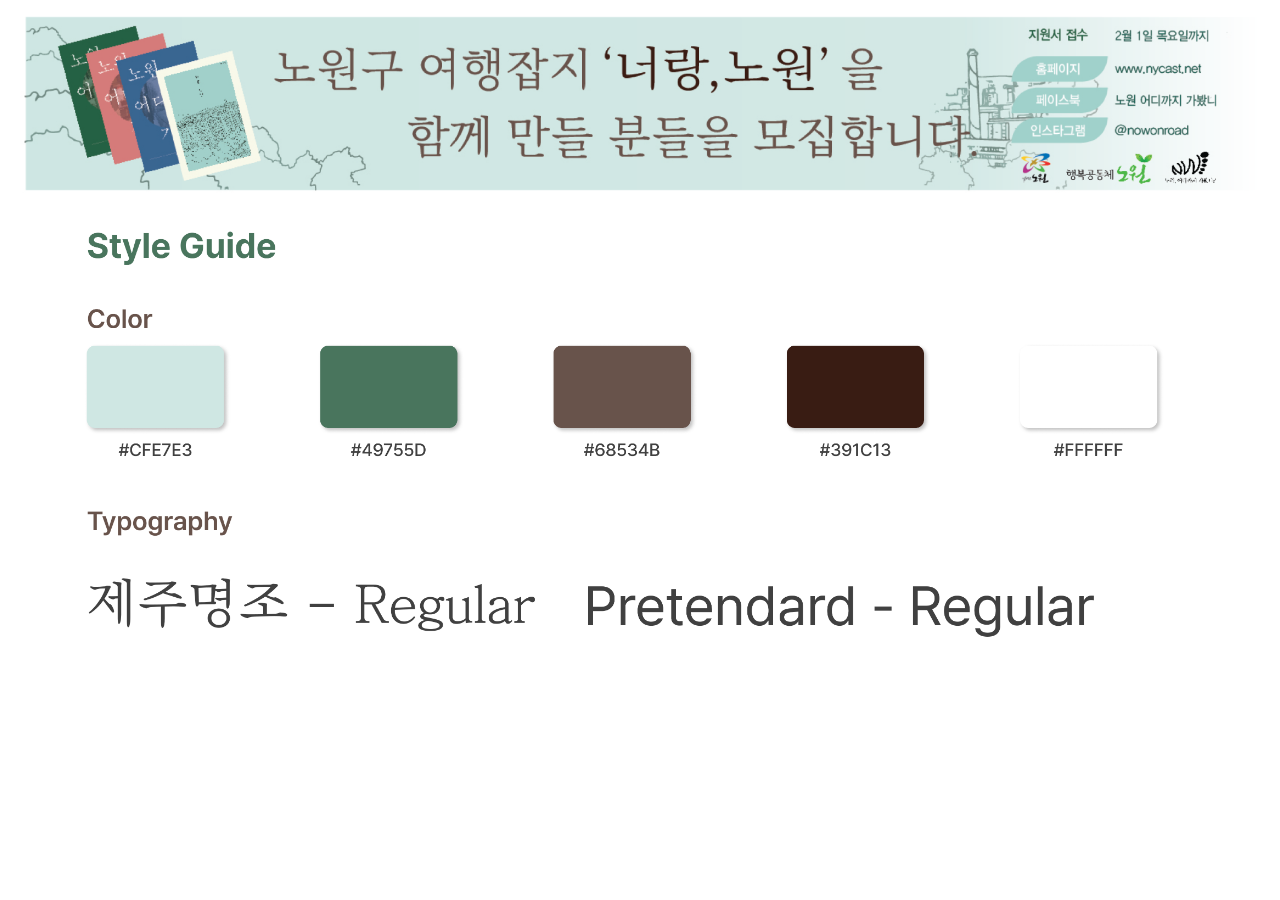
==== gallery/editorial-banner.html @ 6841675f "ft" ====
<!DOCTYPE html>
<html lang="ko">
<head>
    <meta charset="UTF-8">
    <meta name="viewport" content="width=device-width, initial-scale=1.0">
    <title>Document</title>
    <style>
       .poster img{
        width:100%;
    }
    </style>
</head>
<body>
    <div class="poster">
        <img src="../img/editorial-banner.png" alt="poster">
    </div>
</body>
</html>
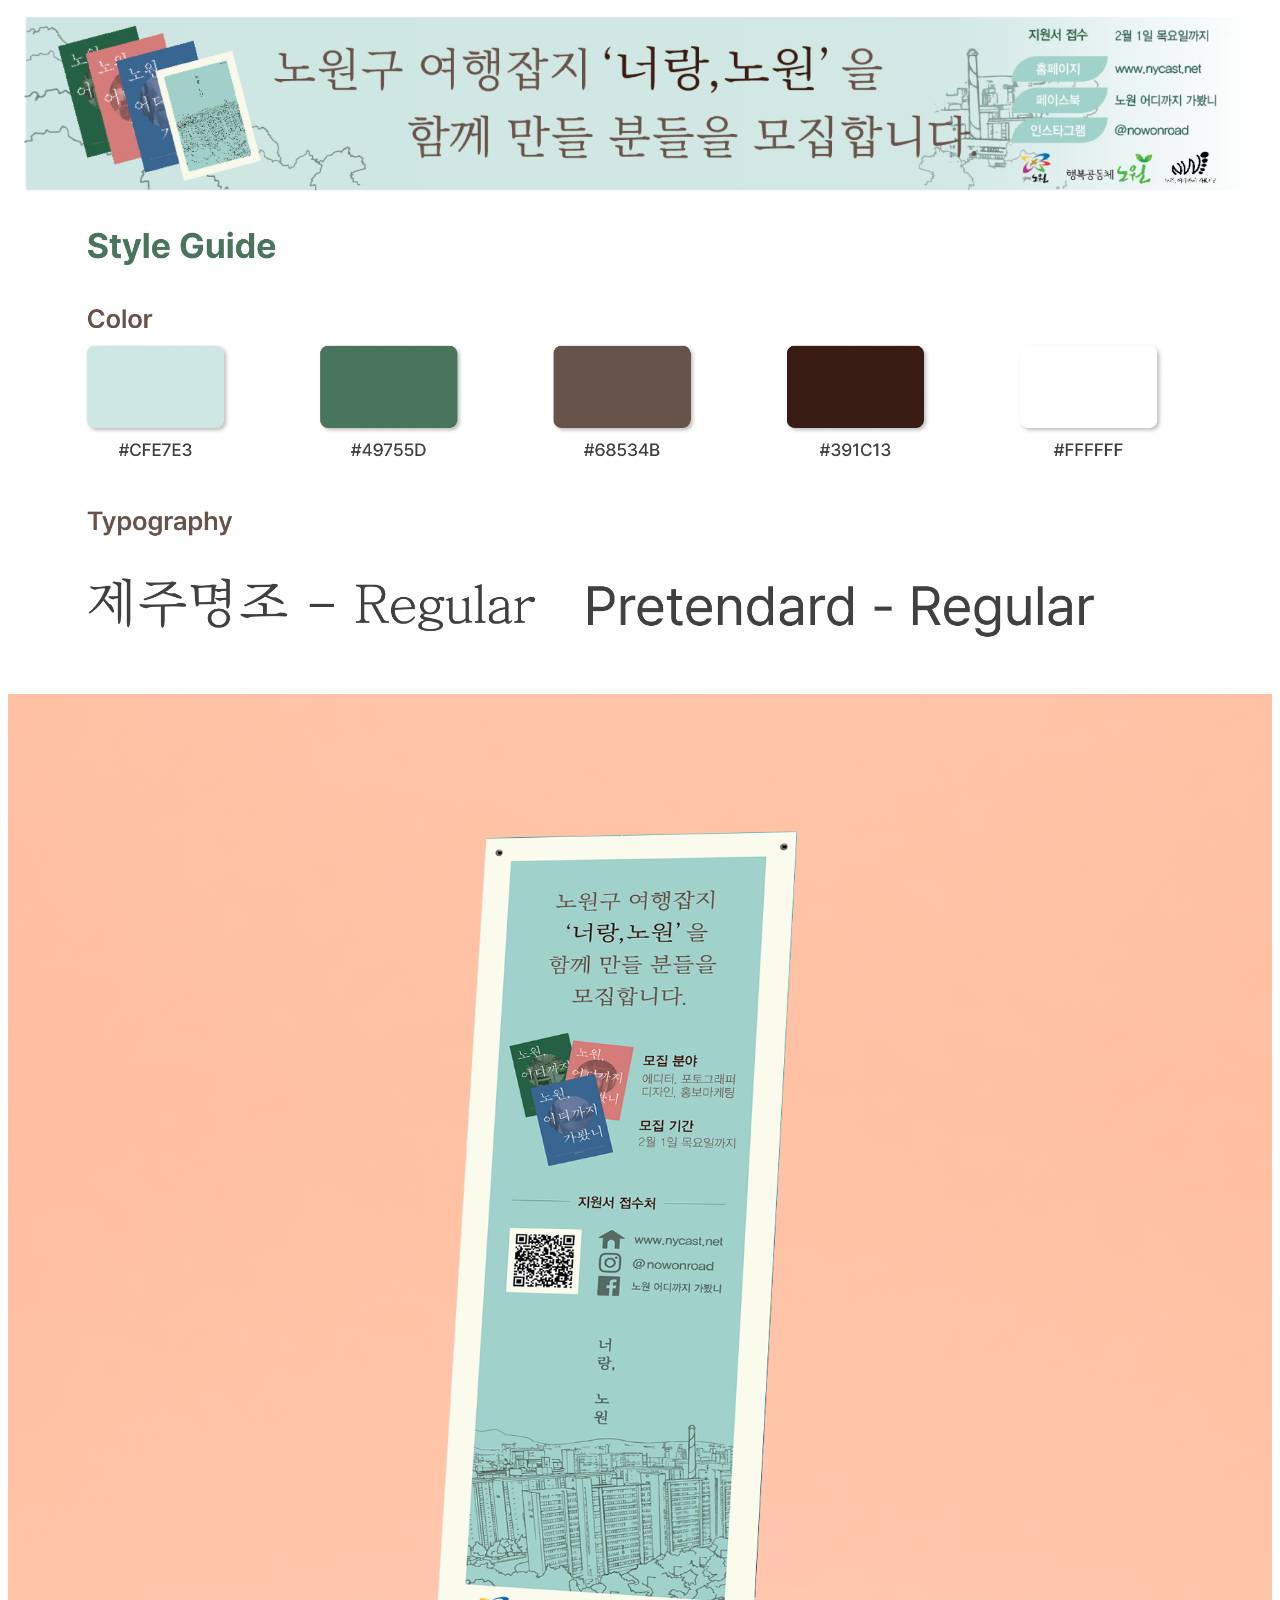
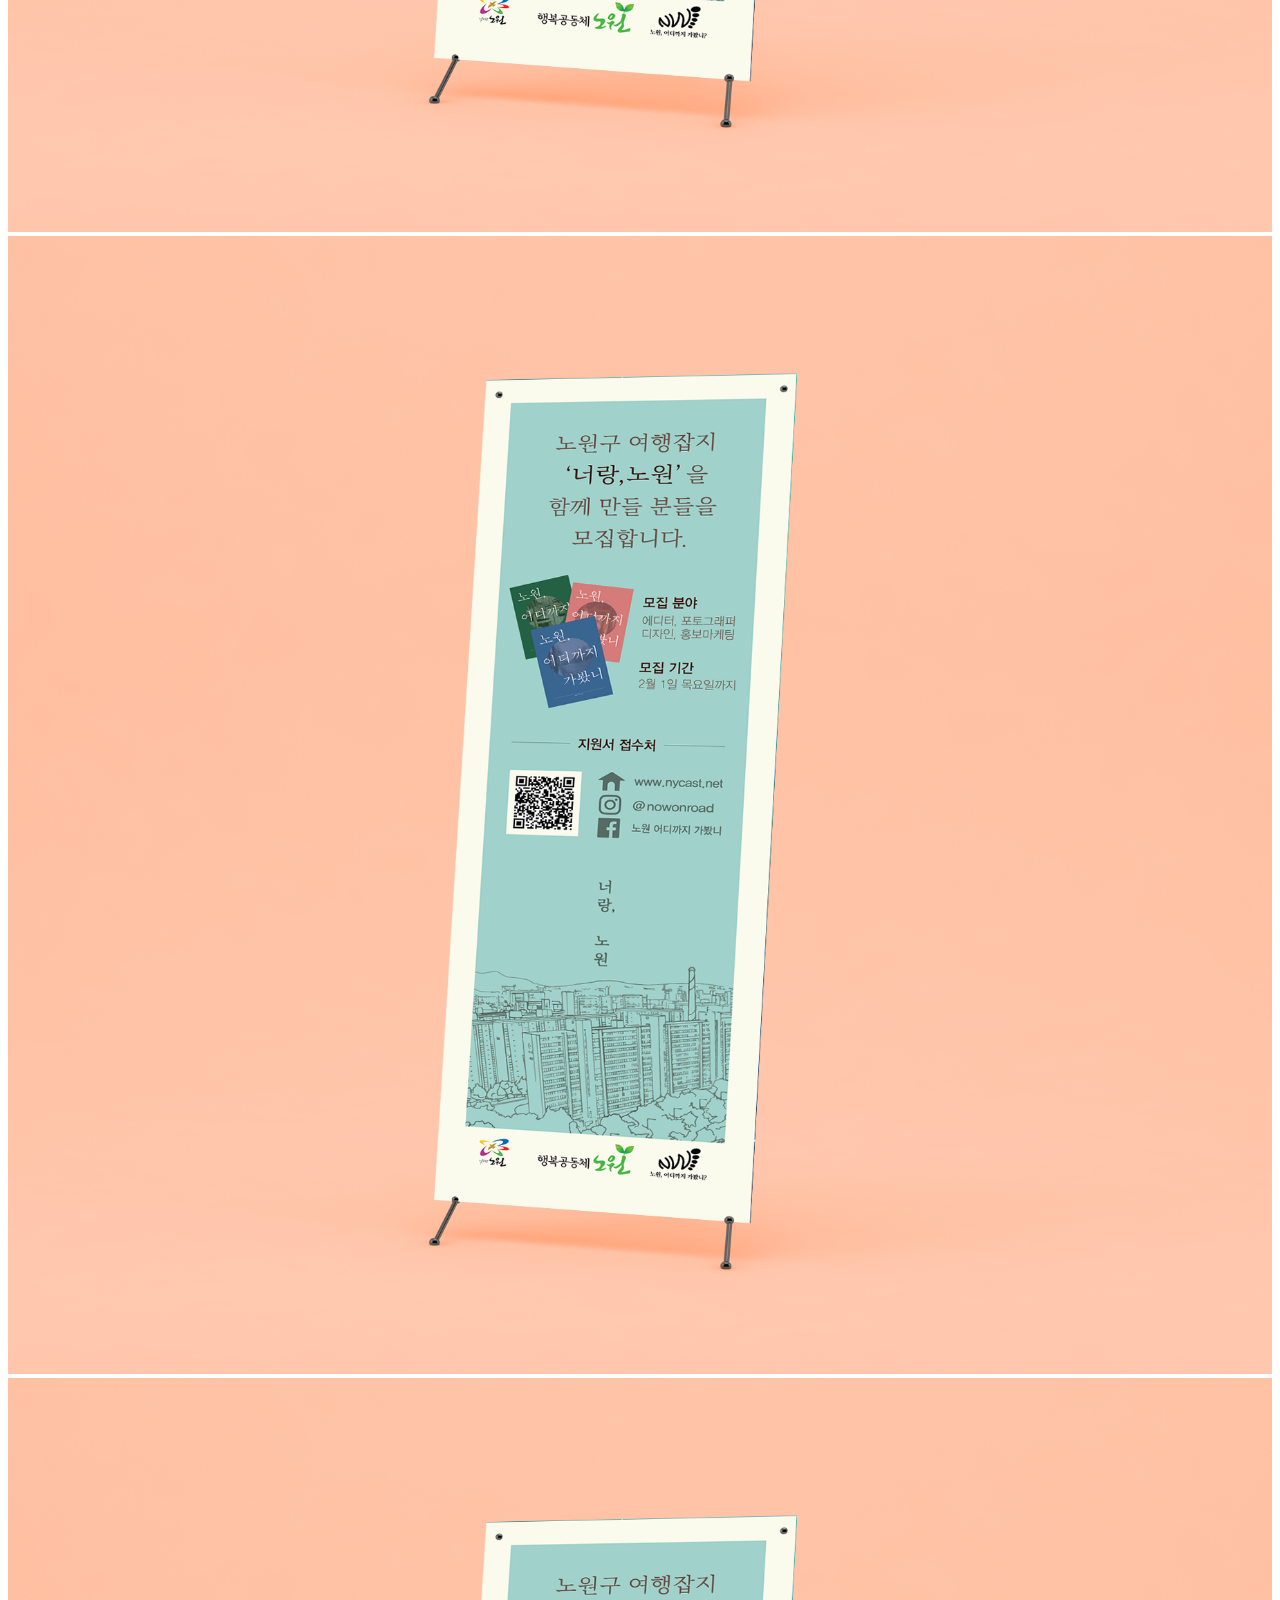
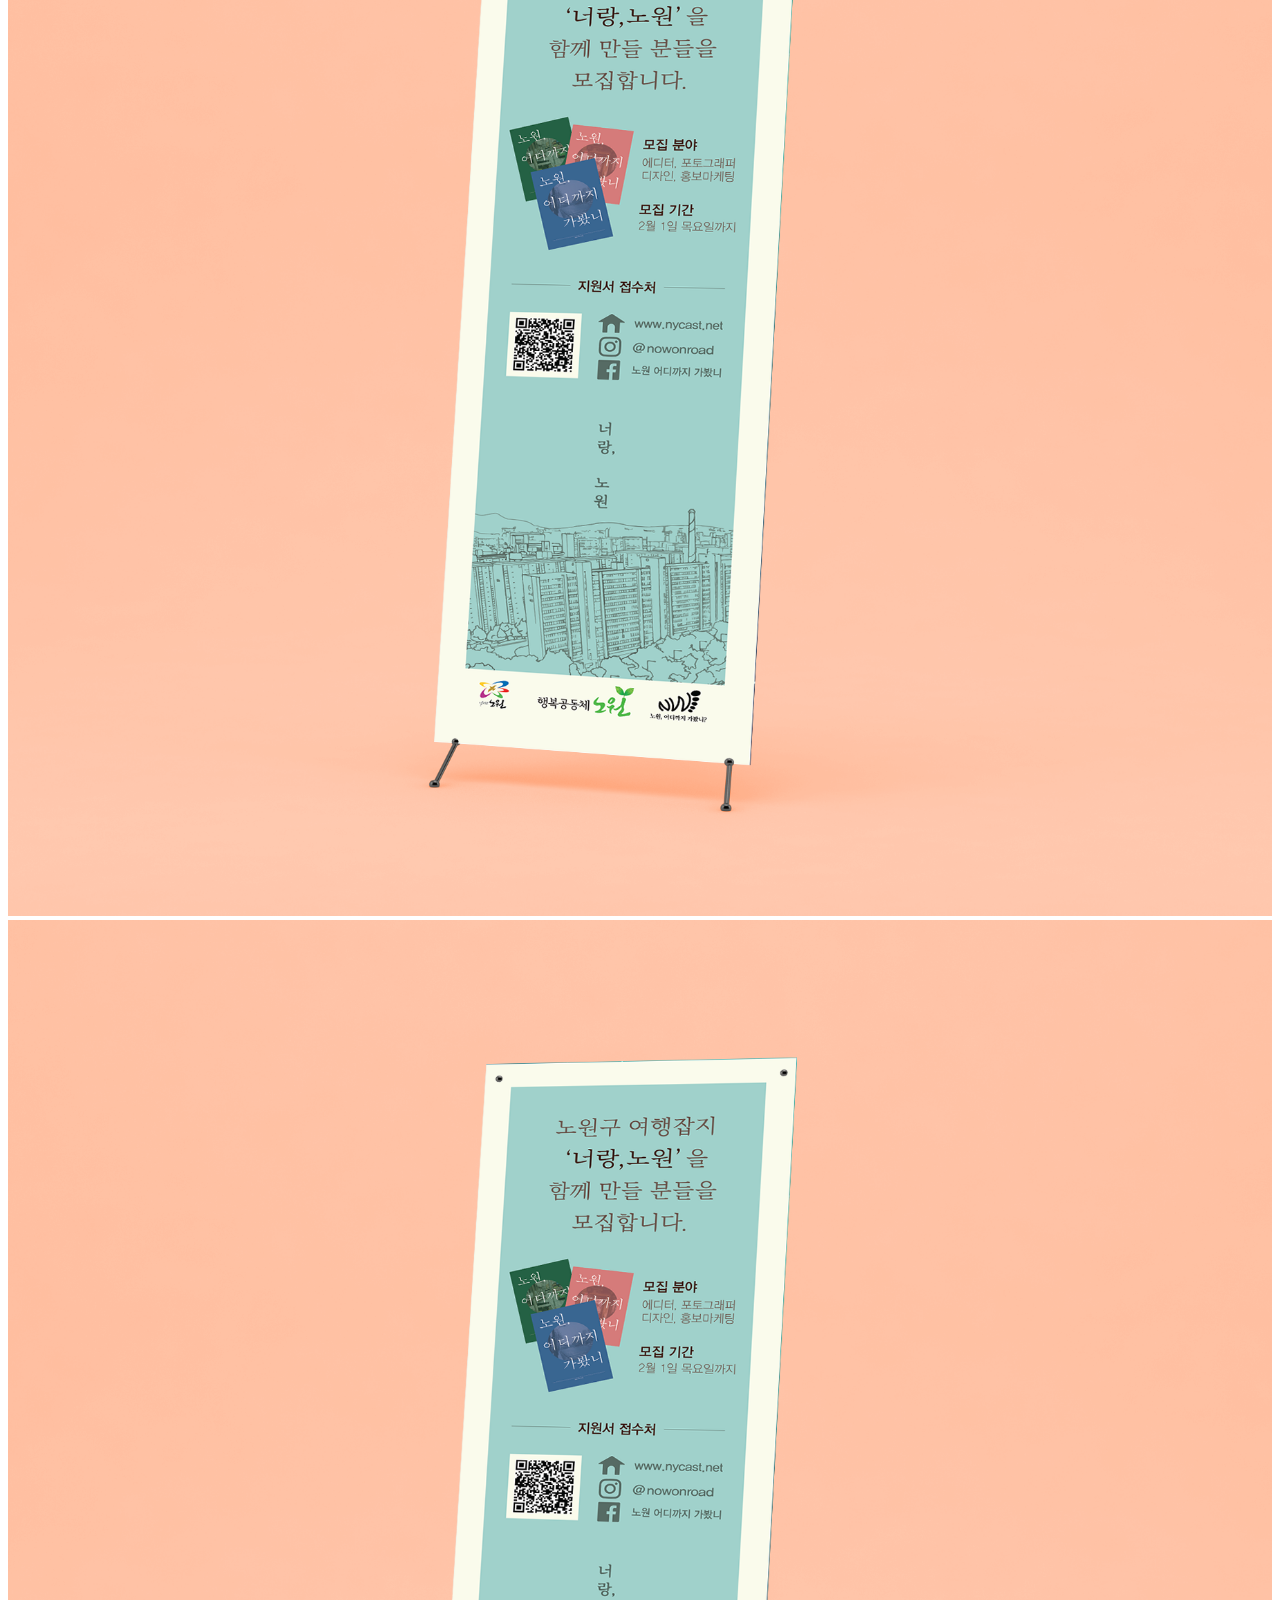
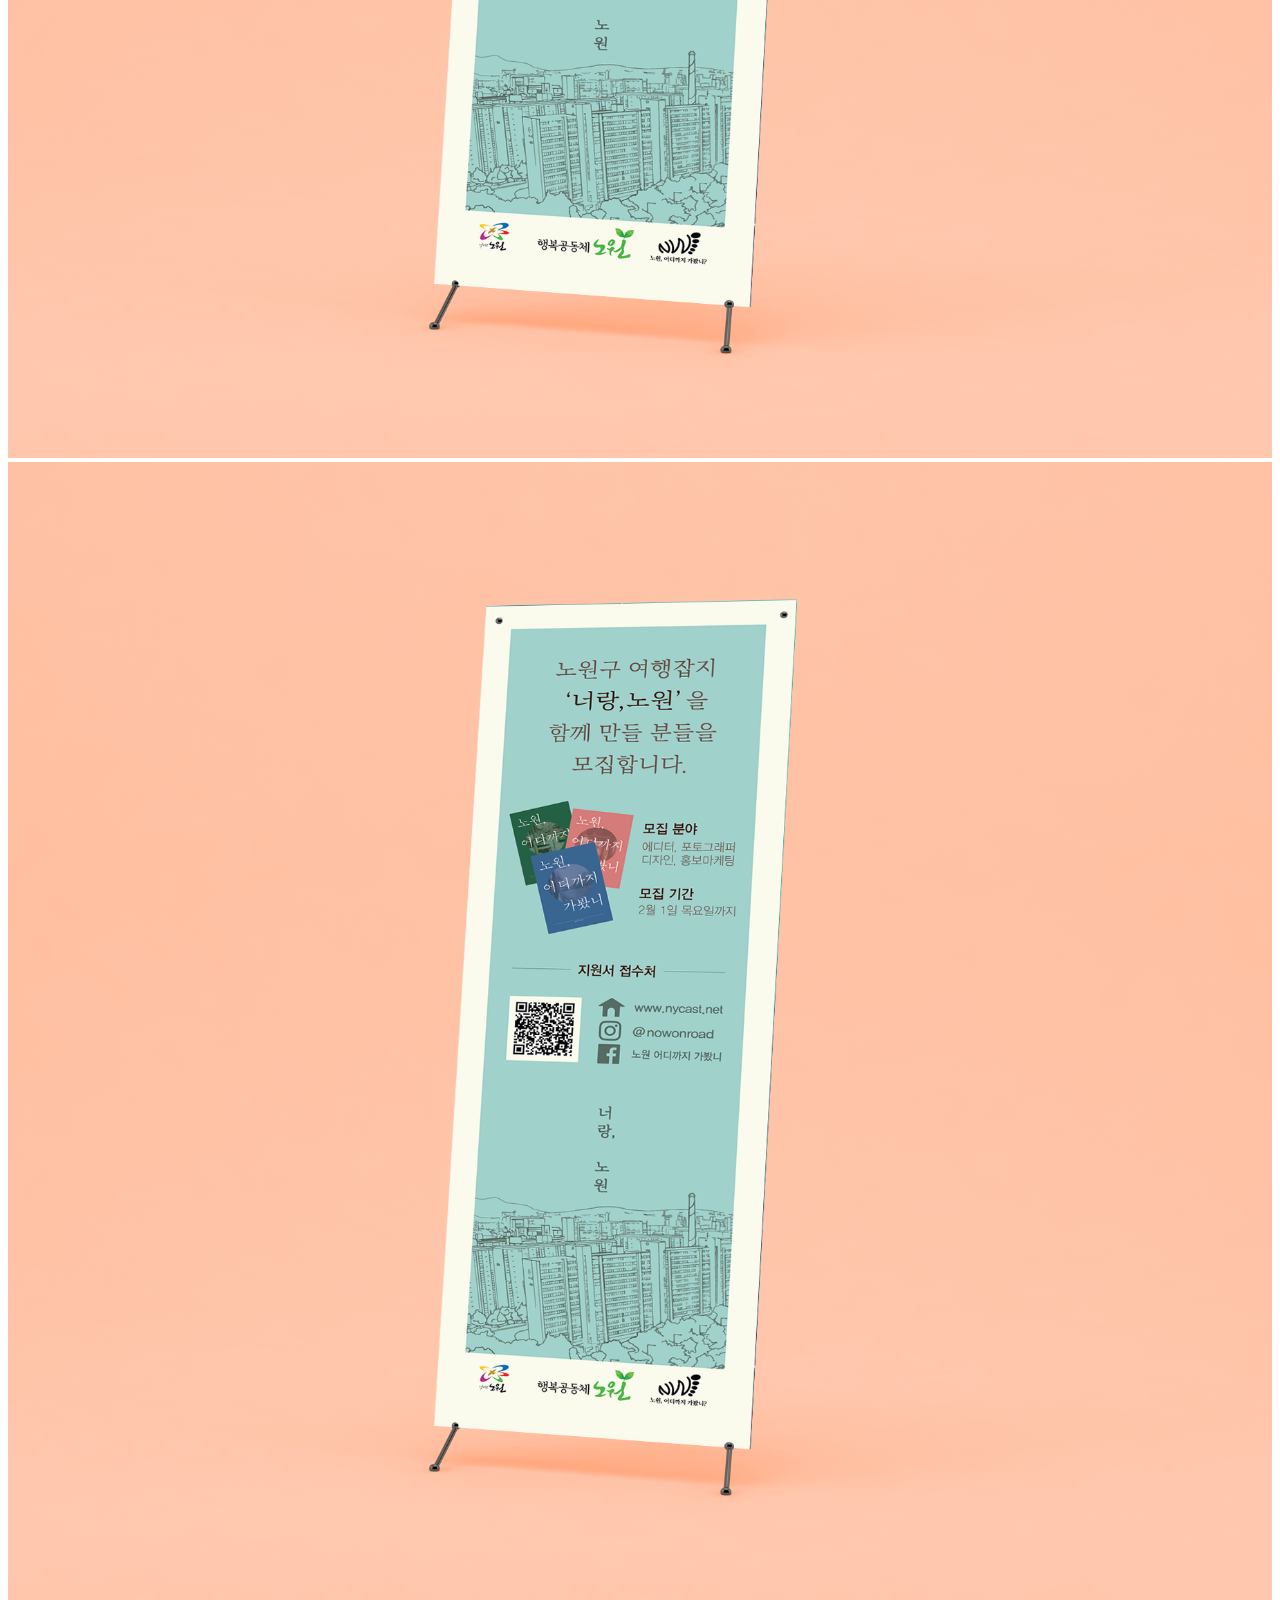
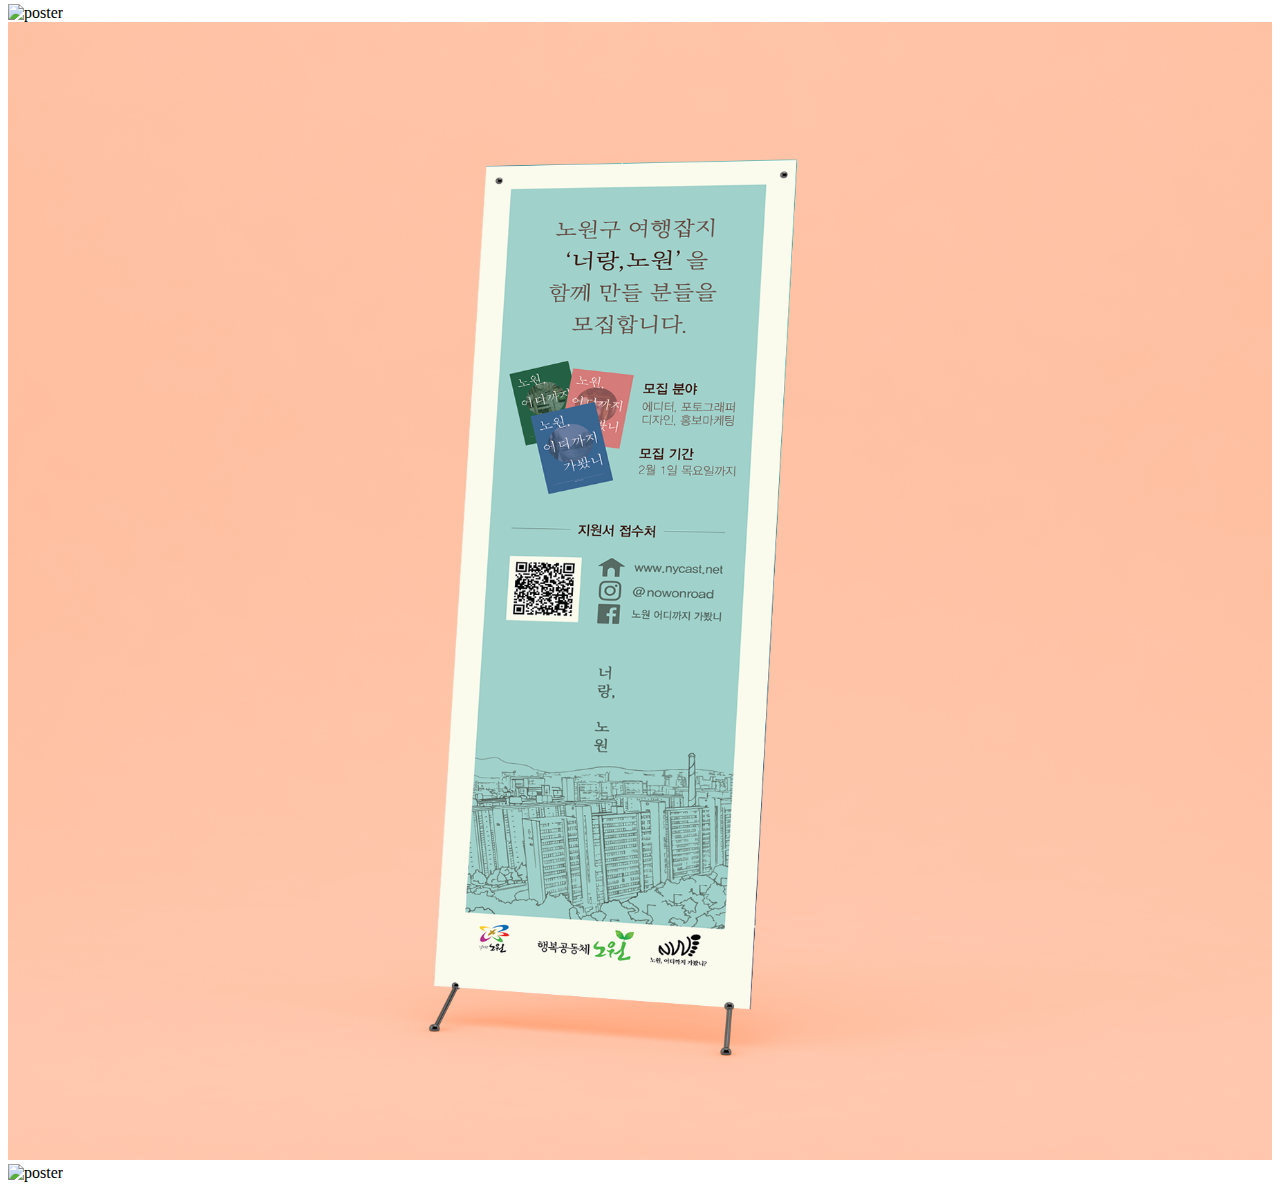
==== commit 67949cc1: "img" ====
--- a/gallery/editorial-banner.html
+++ b/gallery/editorial-banner.html
@@ -13,6 +13,14 @@
 <body>
     <div class="poster">
         <img src="../img/editorial-banner.png" alt="poster">
+        <img src="/img/editorial-banner-mockup.png" alt="poster">
+        <img src="/./img/editorial-banner-mockup.png" alt="poster">
+        <img src="/././img/editorial-banner-mockup.png" alt="poster">
+        <img src="./../img/editorial-banner-mockup.png" alt="poster">
+        <img src=".././img/editorial-banner-mockup.png" alt="poster">
+        <img src="../../fortfolio/img/editorial-banner-mockup.png" alt="poster">
+        <img src="./.././img/editorial-banner-mockup.png" alt="poster">
+        <img src="/../fortfolio/img/editorial-banner-mockup.png" alt="poster">
     </div>
 </body>
 </html>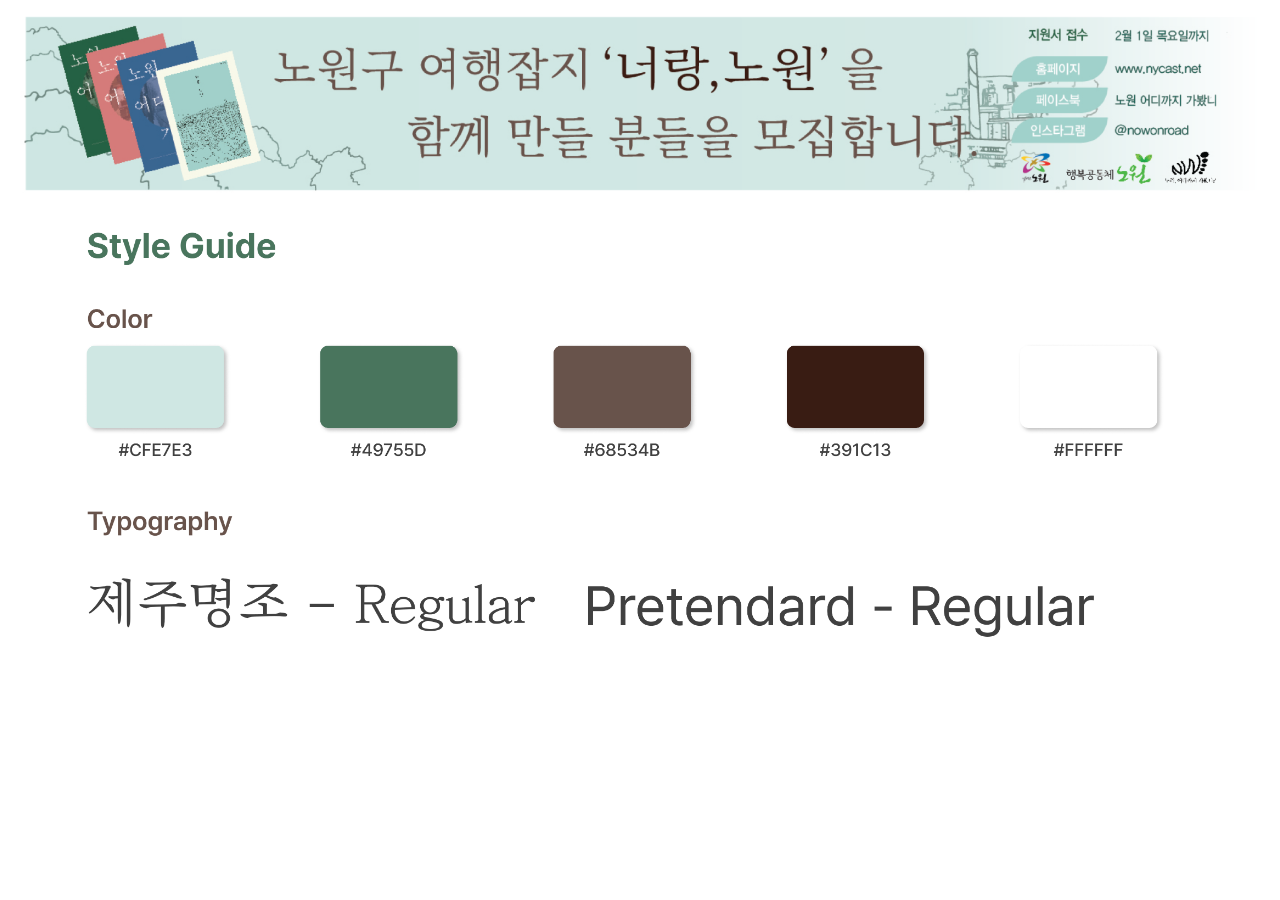
==== commit d517dfe0: "img" ====
--- a/gallery/editorial-banner.html
+++ b/gallery/editorial-banner.html
@@ -12,15 +12,7 @@
 </head>
 <body>
     <div class="poster">
-        <img src="../img/editorial-banner.png" alt="poster">
-        <img src="/img/editorial-banner-mockup.png" alt="poster">
-        <img src="/./img/editorial-banner-mockup.png" alt="poster">
-        <img src="/././img/editorial-banner-mockup.png" alt="poster">
-        <img src="./../img/editorial-banner-mockup.png" alt="poster">
-        <img src=".././img/editorial-banner-mockup.png" alt="poster">
-        <img src="../../fortfolio/img/editorial-banner-mockup.png" alt="poster">
-        <img src="./.././img/editorial-banner-mockup.png" alt="poster">
-        <img src="/../fortfolio/img/editorial-banner-mockup.png" alt="poster">
+        <img src="./img/editorial-banner.png" alt="poster">
     </div>
 </body>
 </html>